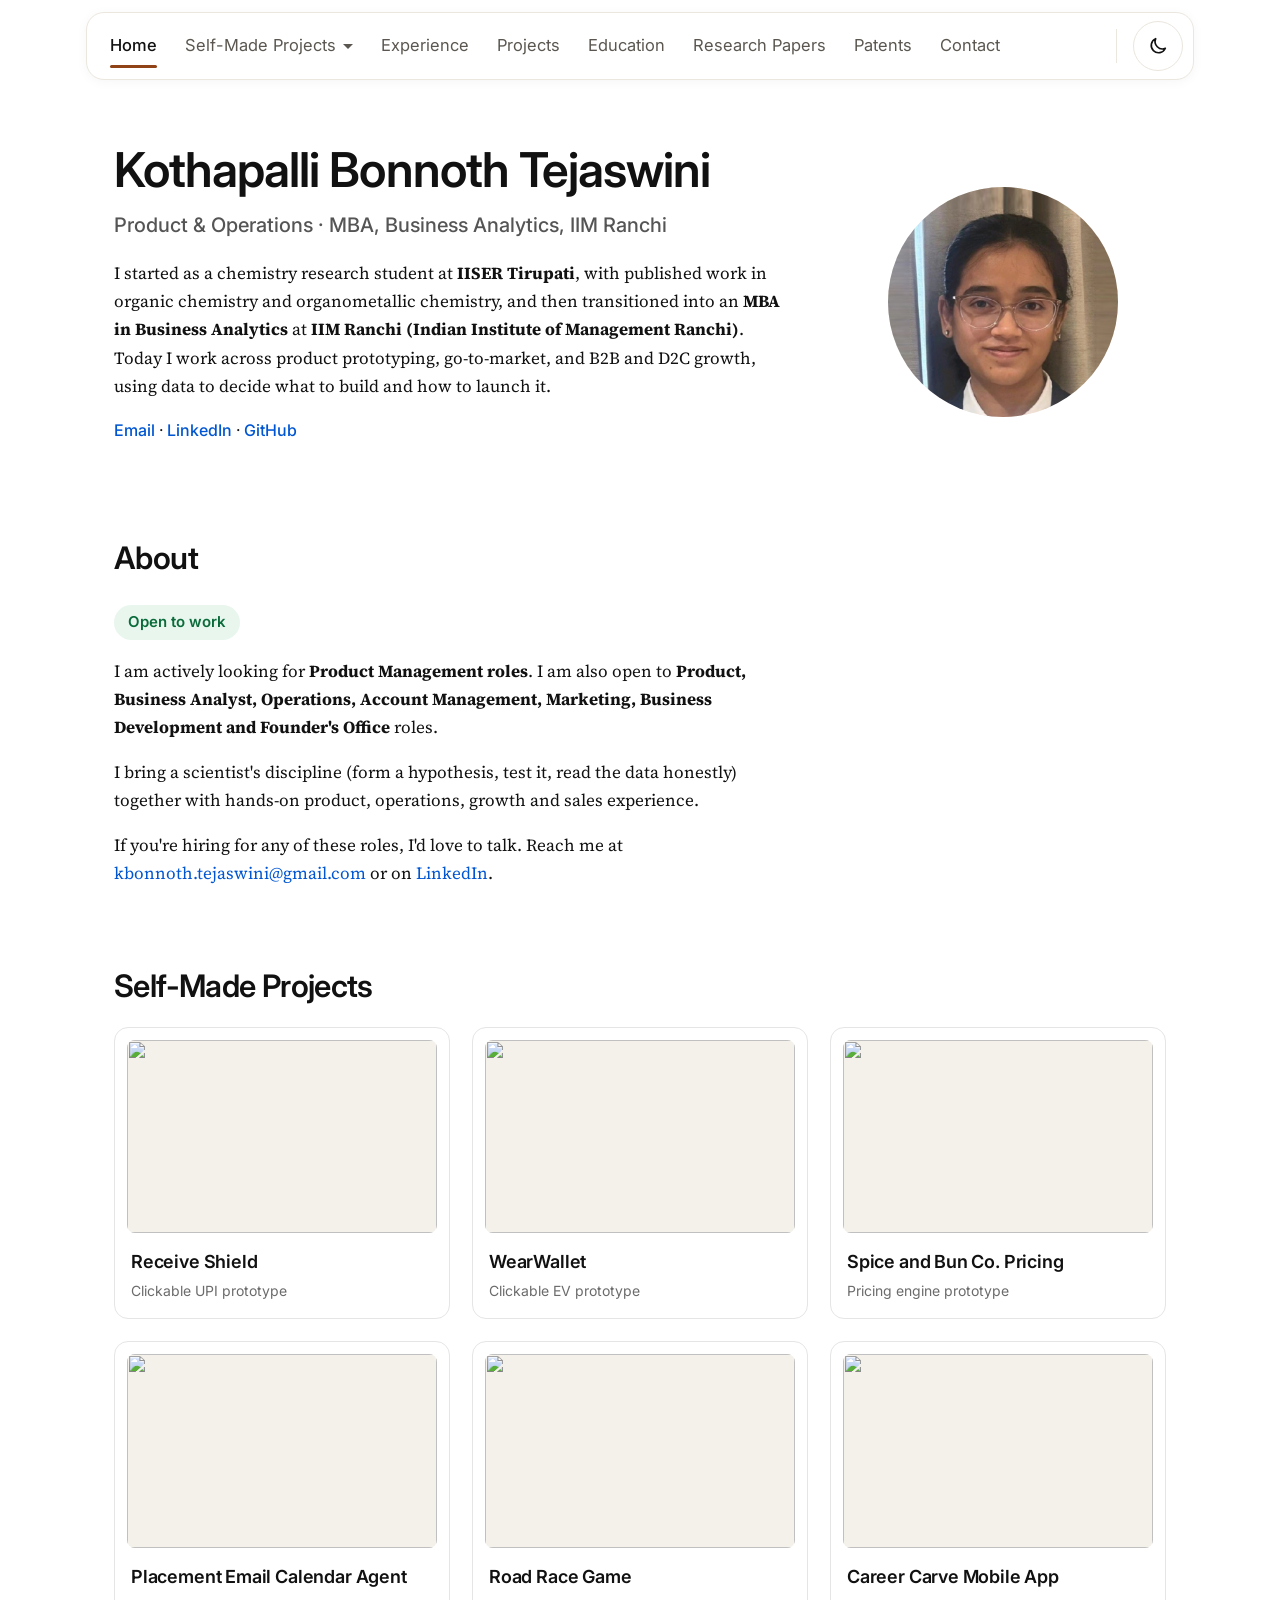
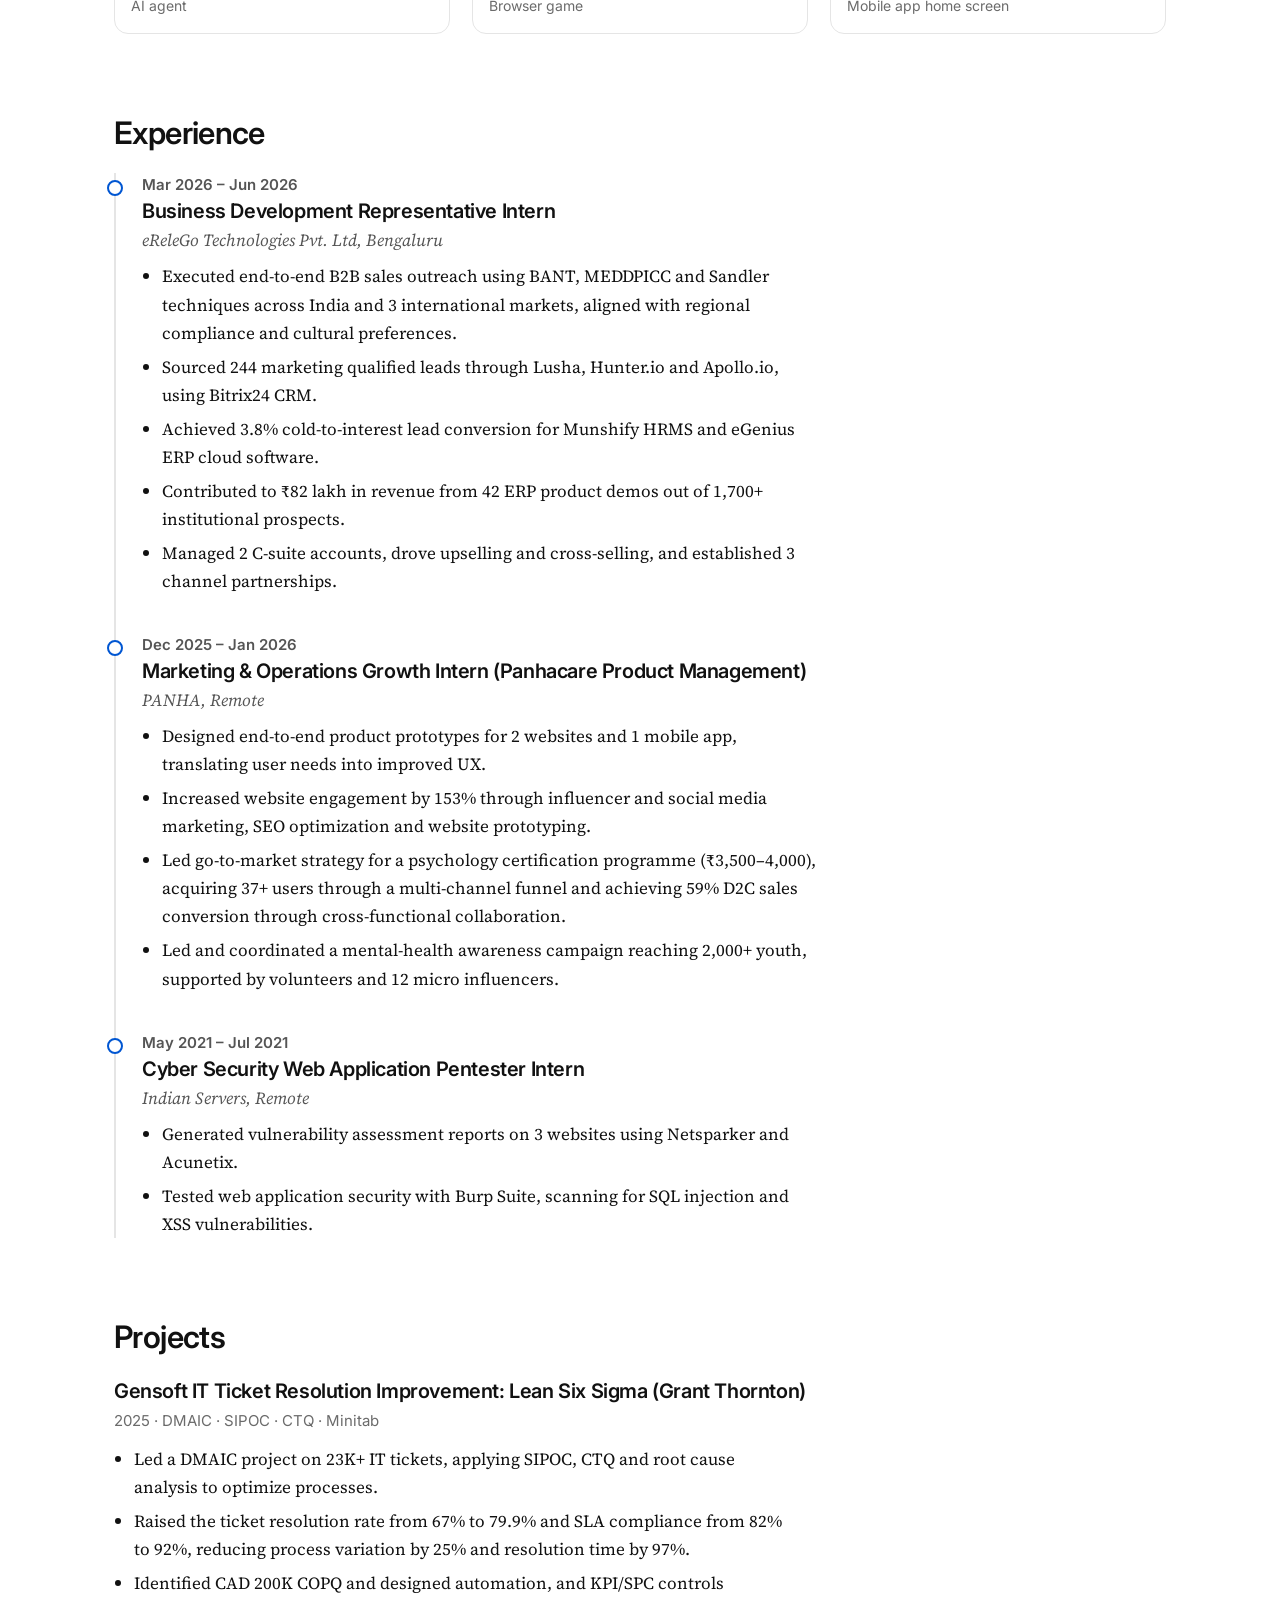
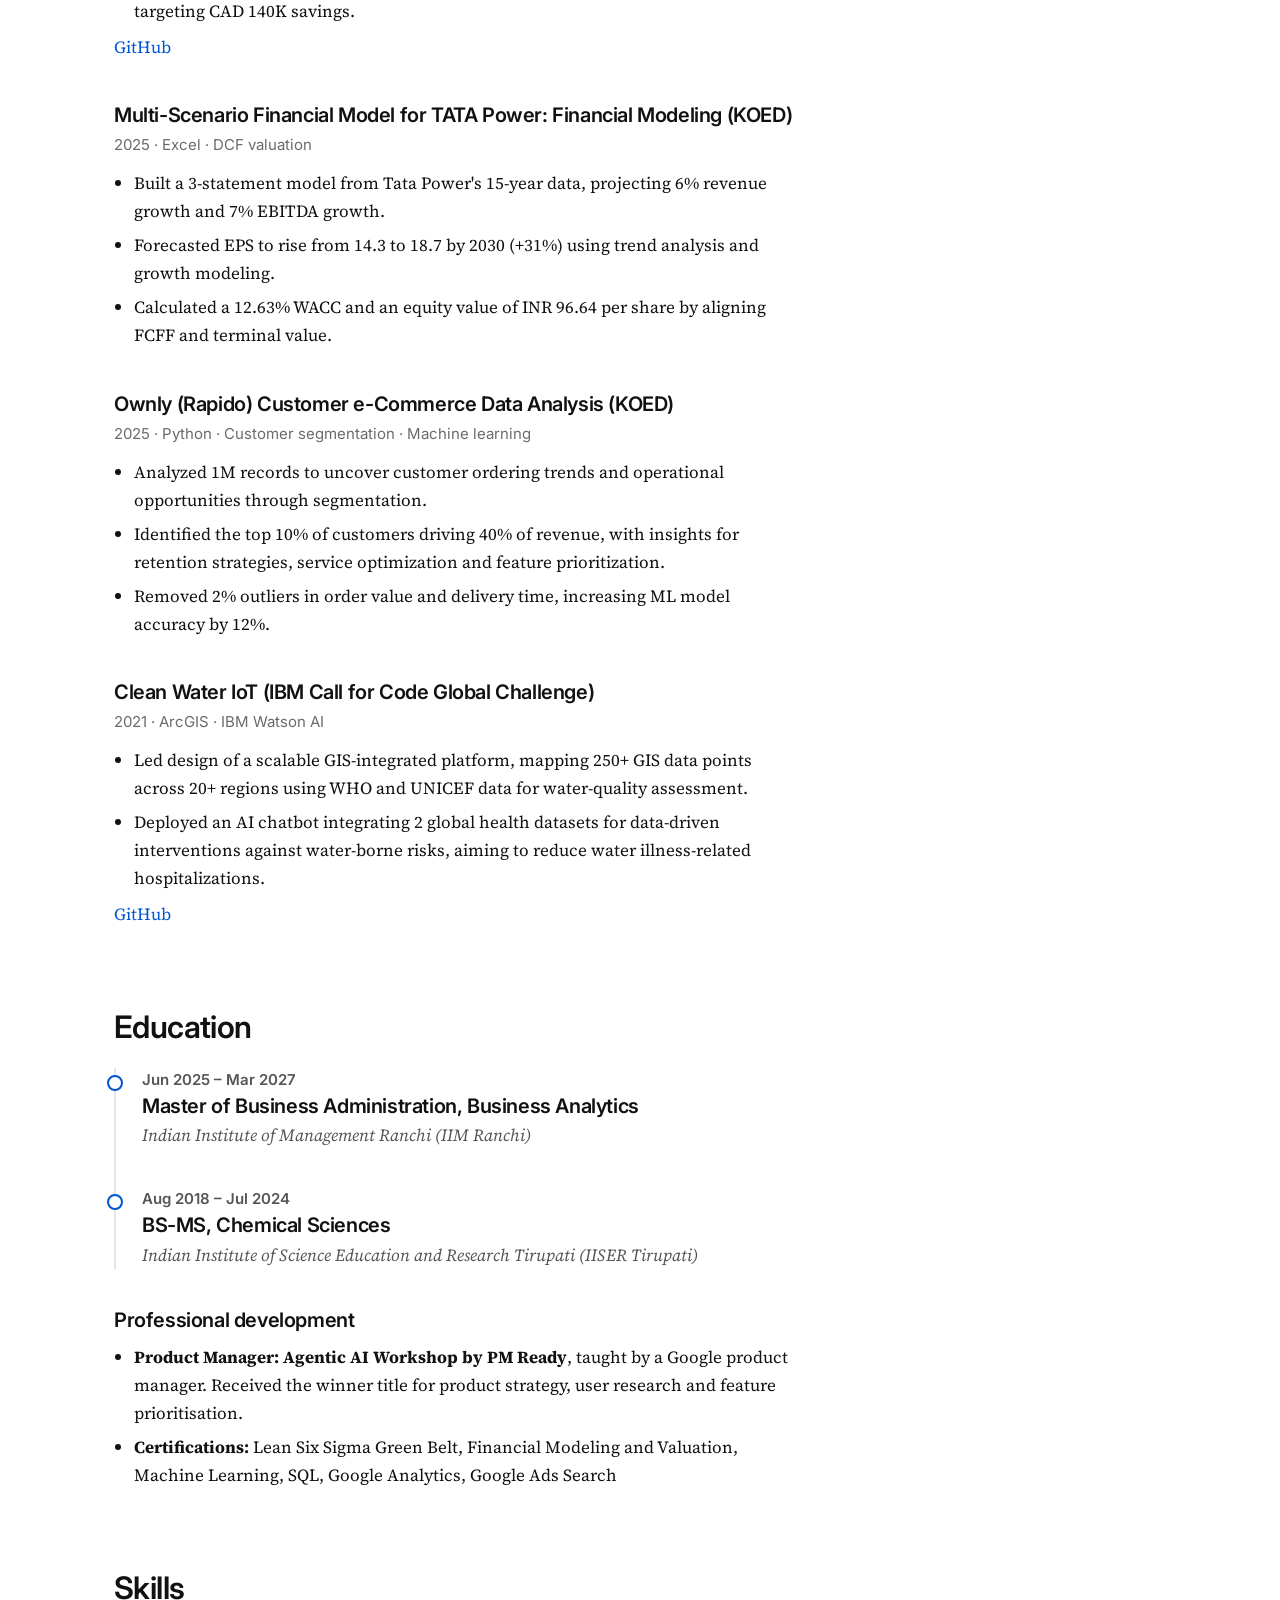
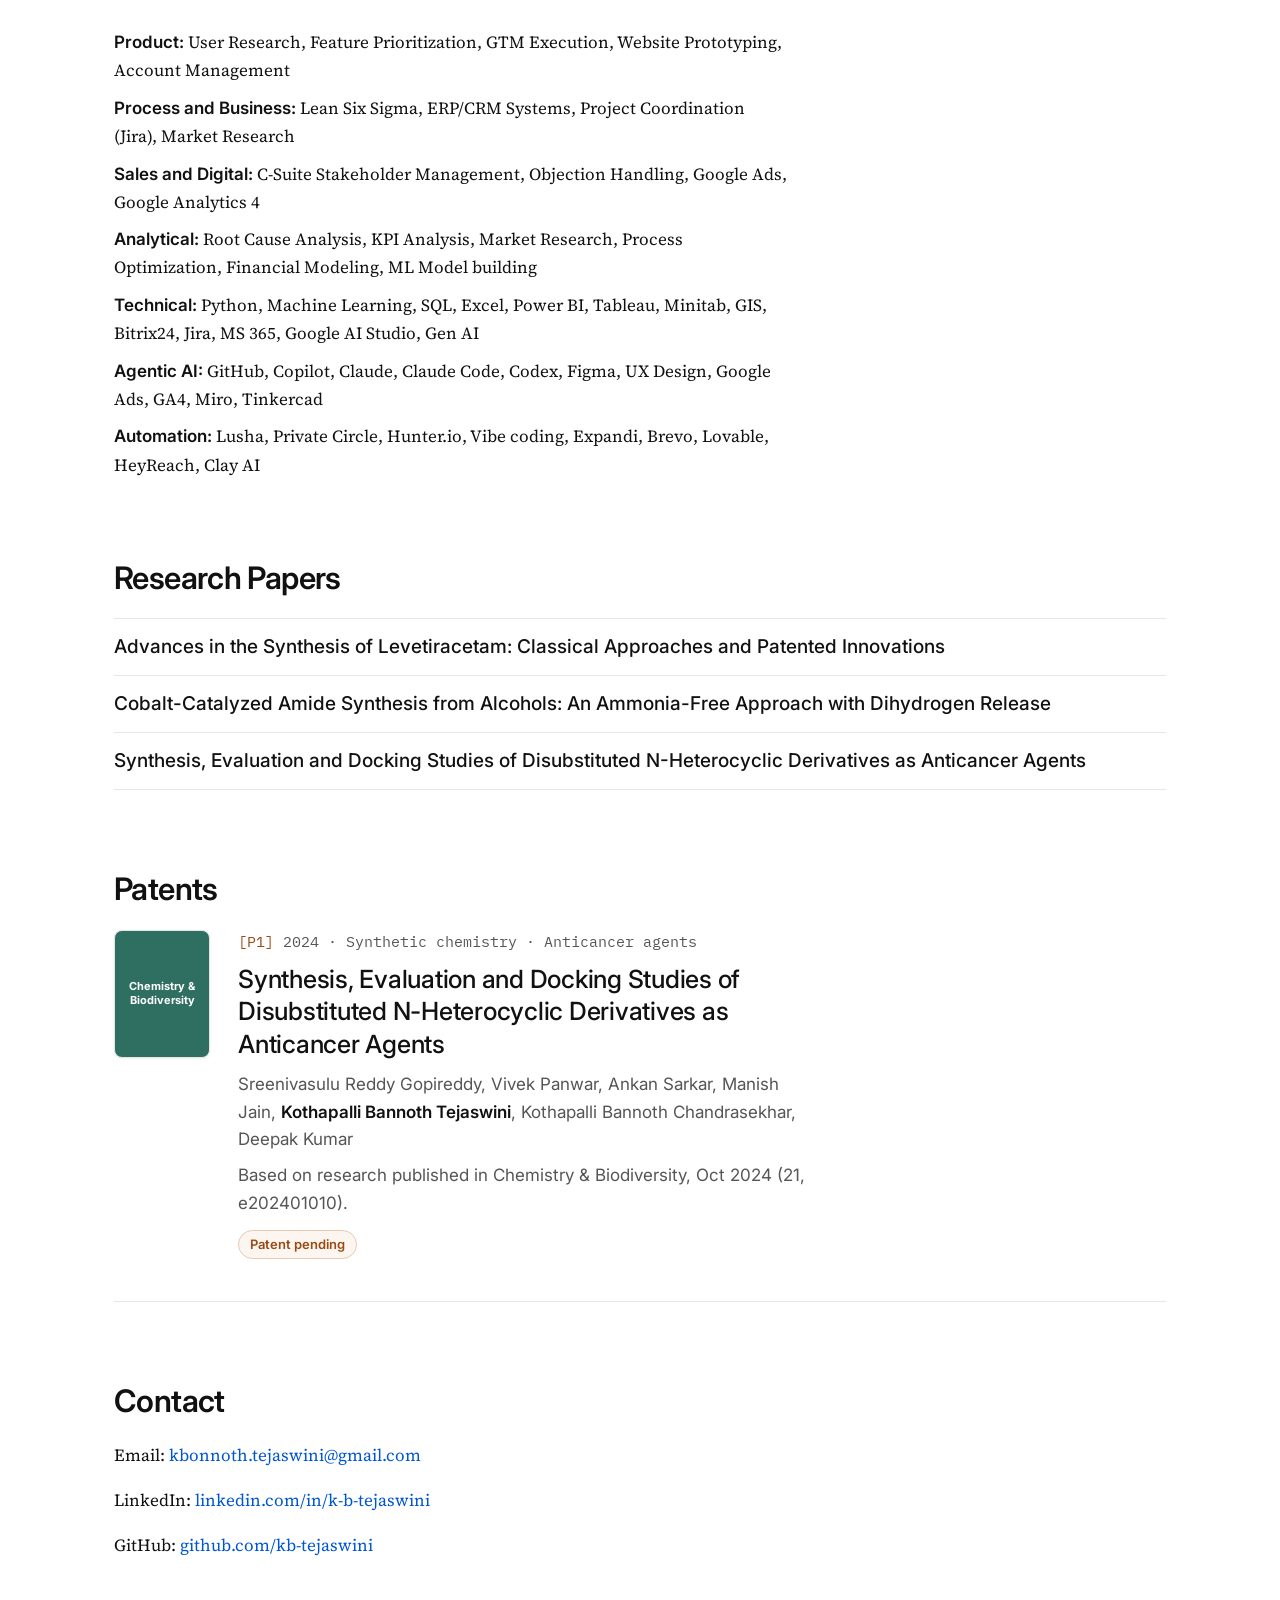
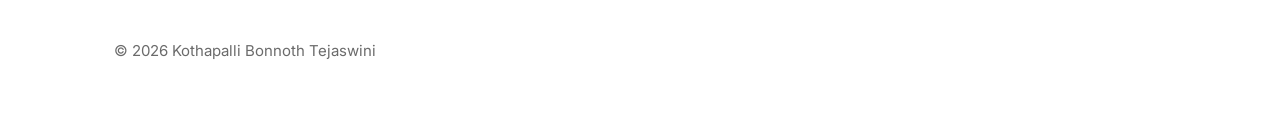
==== index.html @ f525383f "Add files via upload" ====
<!DOCTYPE html>
<html lang="en">
<head>
<meta charset="UTF-8">
<meta name="viewport" content="width=device-width, initial-scale=1">
<title>Kothapalli Bonnoth Tejaswini | Product Management</title>
<meta name="description" content="Kothapalli Bonnoth Tejaswini: MBA in Business Analytics at IIM Ranchi, chemist with published research, looking for product management roles.">
<link rel="preconnect" href="https://fonts.googleapis.com">
<link rel="preconnect" href="https://fonts.gstatic.com" crossorigin>
<link href="https://fonts.googleapis.com/css2?family=Inter:wght@400;500;600;700&family=Source+Serif+4:opsz,wght@8..60,400;8..60,500;8..60,600&family=IBM+Plex+Mono:wght@400&display=swap" rel="stylesheet">
<link rel="stylesheet" href="style.css">
<script>try{if(localStorage.getItem("theme")==="dark")document.documentElement.dataset.theme="dark"}catch(e){}</script>
</head>
<body>

<header class="topbar">
  <nav class="bar" aria-label="Main">
    <div class="navlinks">
      <a href="#home" data-sec="home" aria-current="page">Home</a>
      <details class="drop" id="drop">
        <summary>Self-Made Projects</summary>
        <div class="menu" id="menu"></div>
      </details>
      <a href="#experience" data-sec="experience">Experience</a>
      <a href="#projects" data-sec="projects">Projects</a>
      <a href="#education" data-sec="education">Education</a>
      <a href="research.html" data-sec="research">Research Papers</a>
      <a href="#patents" data-sec="patents">Patents</a>
      <a href="#contact" data-sec="contact">Contact</a>
    </div>
    <span class="sep" aria-hidden="true"></span>
    <button class="theme" id="theme" type="button" aria-label="Switch to dark mode"><svg class="moon" viewBox="0 0 24 24" fill="none" stroke="currentColor" stroke-width="1.8" stroke-linecap="round" stroke-linejoin="round"><path d="M20 14.5A8 8 0 0 1 9.5 4a8 8 0 1 0 10.5 10.5Z"/></svg><svg class="sun" viewBox="0 0 24 24" fill="none" stroke="currentColor" stroke-width="1.8" stroke-linecap="round"><circle cx="12" cy="12" r="4"/><path d="M12 2v2M12 20v2M4.9 4.9l1.4 1.4M17.7 17.7l1.4 1.4M2 12h2M20 12h2M4.9 19.1l1.4-1.4M17.7 6.3l1.4-1.4"/></svg></button>
  </nav>
</header>

<div class="container">

<div class="hero" id="home">
  <div>
    <h1>Kothapalli Bonnoth Tejaswini</h1>
    <p class="role">Product &amp; Operations · MBA, Business Analytics, IIM Ranchi</p>
    <p class="lede">I started as a chemistry research student at <b>IISER Tirupati</b>, with published work in organic chemistry and organometallic chemistry, and then transitioned into an <b>MBA in Business Analytics</b> at <b>IIM Ranchi (Indian Institute of Management Ranchi)</b>. Today I work across product prototyping, go-to-market, and B2B and D2C growth, using data to decide what to build and how to launch it.</p>
    <p class="links">
      <a href="mailto:kbonnoth.tejaswini@gmail.com">Email</a> ·
      <a href="https://www.linkedin.com/in/k-b-tejaswini" target="_blank" rel="noopener">LinkedIn</a> ·
      <a href="https://github.com/kb-tejaswini" target="_blank" rel="noopener">GitHub</a>
    </p>
  </div>
  <div class="photo">
    <span aria-hidden="true">KBT</span>
    <img src="profile.jpg" alt="Kothapalli Bonnoth Tejaswini" onerror="this.remove()">
  </div>
</div>

<div class="section" id="about">
  <h2>About</h2>
  <p><span class="open">Open to work</span></p>
  <p>I am actively looking for <b>Product Management roles</b>. I am also open to <b>Product, Business Analyst, Operations, Account Management, Marketing, Business Development and Founder's Office</b> roles.</p>
  <p>I bring a scientist's discipline (form a hypothesis, test it, read the data honestly) together with hands-on product, operations, growth and sales experience.</p>
  <p>If you're hiring for any of these roles, I'd love to talk. Reach me at <a href="mailto:kbonnoth.tejaswini@gmail.com">kbonnoth.tejaswini@gmail.com</a> or on <a href="https://www.linkedin.com/in/k-b-tejaswini" target="_blank" rel="noopener">LinkedIn</a>.</p>
</div>

<div class="section" id="selfmade">
  <h2>Self-Made Projects</h2>
  <div class="cards">
    <a class="card" href="projects.html#receive-shield">
      <span class="thumb"><img src="img/proj-receive.jpg" alt="" loading="lazy"></span>
      <span class="cname">Receive Shield</span>
      <span class="ckind">Clickable UPI prototype</span>
    </a>
    <a class="card" href="projects.html#wearwallet">
      <span class="thumb"><img src="img/proj-wear.jpg" alt="" loading="lazy"></span>
      <span class="cname">WearWallet</span>
      <span class="ckind">Clickable EV prototype</span>
    </a>
    <a class="card" href="projects.html#spice-and-bun">
      <span class="thumb"><img src="img/proj-spice.jpg" alt="" loading="lazy"></span>
      <span class="cname">Spice and Bun Co. Pricing</span>
      <span class="ckind">Pricing engine prototype</span>
    </a>
    <a class="card" href="projects.html#placement-agent">
      <span class="thumb"><img src="img/proj-placement.svg" alt="" loading="lazy"></span>
      <span class="cname">Placement Email Calendar Agent</span>
      <span class="ckind">AI agent</span>
    </a>
    <a class="card" href="projects.html#road-race">
      <span class="thumb"><img src="img/proj-road.jpg" alt="" loading="lazy"></span>
      <span class="cname">Road Race Game</span>
      <span class="ckind">Browser game</span>
    </a>
    <a class="card" href="projects.html#career-carve">
      <span class="thumb tall"><img src="img/proj-career.jpg" alt="" loading="lazy"></span>
      <span class="cname">Career Carve Mobile App</span>
      <span class="ckind">Mobile app home screen</span>
    </a>
  </div>
</div>

<div class="section" id="experience">
  <h2>Experience</h2>
  <div class="timeline">
    <div class="event">
      <div class="when">Mar 2026 – Jun 2026</div>
      <h3>Business Development Representative Intern</h3>
      <p class="org">eReleGo Technologies Pvt. Ltd, Bengaluru</p>
      <ul>
        <li>Executed end-to-end B2B sales outreach using BANT, MEDDPICC and Sandler techniques across India and 3 international markets, aligned with regional compliance and cultural preferences.</li>
        <li>Sourced 244 marketing qualified leads through Lusha, Hunter.io and Apollo.io, using Bitrix24 CRM.</li>
        <li>Achieved 3.8% cold-to-interest lead conversion for Munshify HRMS and eGenius ERP cloud software.</li>
        <li>Contributed to ₹82 lakh in revenue from 42 ERP product demos out of 1,700+ institutional prospects.</li>
        <li>Managed 2 C-suite accounts, drove upselling and cross-selling, and established 3 channel partnerships.</li>
      </ul>
    </div>
    <div class="event">
      <div class="when">Dec 2025 – Jan 2026</div>
      <h3>Marketing &amp; Operations Growth Intern (Panhacare Product Management)</h3>
      <p class="org">PANHA, Remote</p>
      <ul>
        <li>Designed end-to-end product prototypes for 2 websites and 1 mobile app, translating user needs into improved UX.</li>
        <li>Increased website engagement by 153% through influencer and social media marketing, SEO optimization and website prototyping.</li>
        <li>Led go-to-market strategy for a psychology certification programme (₹3,500–4,000), acquiring 37+ users through a multi-channel funnel and achieving 59% D2C sales conversion through cross-functional collaboration.</li>
        <li>Led and coordinated a mental-health awareness campaign reaching 2,000+ youth, supported by volunteers and 12 micro influencers.</li>
      </ul>
    </div>
    <div class="event">
      <div class="when">May 2021 – Jul 2021</div>
      <h3>Cyber Security Web Application Pentester Intern</h3>
      <p class="org">Indian Servers, Remote</p>
      <ul>
        <li>Generated vulnerability assessment reports on 3 websites using Netsparker and Acunetix.</li>
        <li>Tested web application security with Burp Suite, scanning for SQL injection and XSS vulnerabilities.</li>
      </ul>
    </div>
  </div>
</div>

<div class="section" id="projects">
  <h2>Projects</h2>
  <div class="project">
    <h3>Gensoft IT Ticket Resolution Improvement: Lean Six Sigma (Grant Thornton)</h3>
    <div class="tags">2025 · DMAIC · SIPOC · CTQ · Minitab</div>
    <ul>
      <li>Led a DMAIC project on 23K+ IT tickets, applying SIPOC, CTQ and root cause analysis to optimize processes.</li>
      <li>Raised the ticket resolution rate from 67% to 79.9% and SLA compliance from 82% to 92%, reducing process variation by 25% and resolution time by 97%.</li>
      <li>Identified CAD 200K COPQ and designed automation, and KPI/SPC controls targeting CAD 140K savings.</li>
    </ul>
    <p class="meta" style="margin-top:.5rem"><a href="https://github.com/kb-tejaswini/Lean-Six-Sigma---Ticket-Resolution" target="_blank" rel="noopener">GitHub</a></p>
  </div>
  <div class="project">
    <h3>Multi-Scenario Financial Model for TATA Power: Financial Modeling (KOED)</h3>
    <div class="tags">2025 · Excel · DCF valuation</div>
    <ul>
      <li>Built a 3-statement model from Tata Power's 15-year data, projecting 6% revenue growth and 7% EBITDA growth.</li>
      <li>Forecasted EPS to rise from 14.3 to 18.7 by 2030 (+31%) using trend analysis and growth modeling.</li>
      <li>Calculated a 12.63% WACC and an equity value of INR 96.64 per share by aligning FCFF and terminal value.</li>
    </ul>
  </div>
  <div class="project">
    <h3>Ownly (Rapido) Customer e-Commerce Data Analysis (KOED)</h3>
    <div class="tags">2025 · Python · Customer segmentation · Machine learning</div>
    <ul>
      <li>Analyzed 1M records to uncover customer ordering trends and operational opportunities through segmentation.</li>
      <li>Identified the top 10% of customers driving 40% of revenue, with insights for retention strategies, service optimization and feature prioritization.</li>
      <li>Removed 2% outliers in order value and delivery time, increasing ML model accuracy by 12%.</li>
    </ul>
  </div>
  <div class="project">
    <h3>Clean Water IoT (IBM Call for Code Global Challenge)</h3>
    <div class="tags">2021 · ArcGIS · IBM Watson AI</div>
    <ul>
      <li>Led design of a scalable GIS-integrated platform, mapping 250+ GIS data points across 20+ regions using WHO and UNICEF data for water-quality assessment.</li>
      <li>Deployed an AI chatbot integrating 2 global health datasets for data-driven interventions against water-borne risks, aiming to reduce water illness-related hospitalizations.</li>
    </ul>
    <p class="meta" style="margin-top:.5rem"><a href="https://github.com/kb-tejaswini/CleanWaterIOT" target="_blank" rel="noopener">GitHub</a></p>
  </div>
</div>

<div class="section" id="education">
  <h2>Education</h2>
  <div class="timeline">
    <div class="event">
      <div class="when">Jun 2025 – Mar 2027</div>
      <h3>Master of Business Administration, Business Analytics</h3>
      <p class="org">Indian Institute of Management Ranchi (IIM Ranchi)</p>
    </div>
    <div class="event">
      <div class="when">Aug 2018 – Jul 2024</div>
      <h3>BS-MS, Chemical Sciences</h3>
      <p class="org">Indian Institute of Science Education and Research Tirupati (IISER Tirupati)</p>
    </div>
  </div>
  <h3 style="margin-top:1rem">Professional development</h3>
  <ul style="margin-top:.6rem">
    <li><b>Product Manager: Agentic AI Workshop by PM Ready</b>, taught by a Google product manager. Received the winner title for product strategy, user research and feature prioritisation.</li>
    <li><b>Certifications:</b> Lean Six Sigma Green Belt, Financial Modeling and Valuation, Machine Learning, SQL, Google Analytics, Google Ads Search</li>
  </ul>
</div>

<div class="section skills" id="skills">
  <h2>Skills</h2>
  <p><b>Product:</b> User Research, Feature Prioritization, GTM Execution, Website Prototyping, Account Management</p>
  <p><b>Process and Business:</b> Lean Six Sigma, ERP/CRM Systems, Project Coordination (Jira), Market Research</p>
  <p><b>Sales and Digital:</b> C-Suite Stakeholder Management, Objection Handling, Google Ads, Google Analytics 4</p>
  <p><b>Analytical:</b> Root Cause Analysis, KPI Analysis, Market Research, Process Optimization, Financial Modeling, ML Model building</p>
  <p><b>Technical:</b> Python, Machine Learning, SQL, Excel, Power BI, Tableau, Minitab, GIS, Bitrix24, Jira, MS 365, Google AI Studio, Gen AI</p>
  <p><b>Agentic AI:</b> GitHub, Copilot, Claude, Claude Code, Codex, Figma, UX Design, Google Ads, GA4, Miro, Tinkercad</p>
  <p><b>Automation:</b> Lusha, Private Circle, Hunter.io, Vibe coding, Expandi, Brevo, Lovable, HeyReach, Clay AI</p>
</div>

<div class="section" id="research">
  <h2>Research Papers</h2>
  <ul class="names">
    <li><a href="research.html#p3">Advances in the Synthesis of Levetiracetam: Classical Approaches and Patented Innovations</a></li>
    <li><a href="research.html#p2">Cobalt-Catalyzed Amide Synthesis from Alcohols: An Ammonia-Free Approach with Dihydrogen Release</a></li>
    <li><a href="research.html#p1">Synthesis, Evaluation and Docking Studies of Disubstituted N-Heterocyclic Derivatives as Anticancer Agents</a></li>
  </ul>
</div>

<div class="section" id="patents">
  <h2>Patents</h2>
  <article class="pub">
    <div class="cover text" aria-label="Chemistry & Biodiversity">Chemistry &amp; Biodiversity</div>
    <div>
      <p class="pmeta"><span class="n">[P1]</span> 2024 · Synthetic chemistry · Anticancer agents</p>
      <h3 class="ptitle"><a href="https://doi.org/10.1002/cbdv.202401010" target="_blank" rel="noopener">Synthesis, Evaluation and Docking Studies of Disubstituted N-Heterocyclic Derivatives as Anticancer Agents</a></h3>
      <p class="authors">Sreenivasulu Reddy Gopireddy, Vivek Panwar, Ankan Sarkar, Manish Jain, <b>Kothapalli Bannoth Tejaswini</b>, Kothapalli Bannoth Chandrasekhar, Deepak Kumar</p>
      <p class="authors" style="margin-top:.6rem">Based on research published in Chemistry &amp; Biodiversity, Oct 2024 (21, e202401010).</p>
      <span class="badge">Patent pending</span>
    </div>
  </article>
</div>

<div class="section" id="contact">
  <h2>Contact</h2>
  <p>Email: <a href="mailto:kbonnoth.tejaswini@gmail.com">kbonnoth.tejaswini@gmail.com</a></p>
  <p>LinkedIn: <a href="https://www.linkedin.com/in/k-b-tejaswini" target="_blank" rel="noopener">linkedin.com/in/k-b-tejaswini</a></p>
  <p>GitHub: <a href="https://github.com/kb-tejaswini" target="_blank" rel="noopener">github.com/kb-tejaswini</a></p>
</div>

<footer>© 2026 Kothapalli Bonnoth Tejaswini</footer>
</div>

<script src="site.js"></script>
</body>
</html>
---- style.css ----
:root{color-scheme:light;--bg:#fff;--card:#fff;--ink:#111;--muted:#555;--soft:#6b6b6b;--line:#e5e5e5;--link:#0056d2;--num:#9a4a12;
--nav:#fff;--navline:#ebe6de;--navink:#5b5750;--hover:#f4f0ea;--accent:#8f4316;--badgebg:#fdf6f0;--badgeline:#e6c9b4}
:root[data-theme=dark]{color-scheme:dark;--bg:#151413;--card:#1d1c1a;--ink:#edebe7;--muted:#b6b2ab;--soft:#9d9991;--line:#302e2b;--link:#86b4ff;--num:#e3a878;
--nav:#1d1c1a;--navline:#35322e;--navink:#bdb8b0;--hover:#2a2825;--accent:#e3a878;--badgebg:#2a211b;--badgeline:#5a4232}
*{box-sizing:border-box;min-width:0}
html{scroll-behavior:smooth;scroll-padding-top:110px}
body{margin:0;background:var(--bg);color:var(--ink);font-family:"Source Serif 4",Georgia,serif;font-size:17px;line-height:1.65}
a{color:var(--link);text-decoration:none}
a:hover{text-decoration:underline}
a:focus-visible,summary:focus-visible{outline:2px solid var(--link);outline-offset:3px;border-radius:3px}
h1,h2,h3{font-family:Inter,system-ui,sans-serif;font-weight:600;letter-spacing:-.02em;margin:0}
h1{font-size:clamp(34px,5.5vw,48px);line-height:1.1;margin-bottom:.25em}
h2{font-size:clamp(26px,3.4vw,31px);line-height:1.2;margin-bottom:1.4rem}
h3{font-size:20px;line-height:1.3}
p{margin:0 0 1em;max-width:75ch}
ul{max-width:75ch}

/* nav */
.drop{position:relative}
.drop summary{list-style:none}
.drop summary::-webkit-details-marker{display:none}
.drop summary::after{content:"";display:inline-block;margin-left:7px;border:5px solid transparent;border-top-color:currentColor;border-bottom:0;vertical-align:2px}
.drop[open] summary::after{transform:rotate(180deg)}
.menu{position:absolute;top:100%;left:0;min-width:270px;background:var(--card);border:1px solid var(--navline);border-radius:12px;padding:6px;box-shadow:0 12px 32px rgb(0 0 0/.12);top:calc(100% + 8px)}
.menu a{display:block;padding:9px 12px;border-radius:6px;color:var(--ink);white-space:nowrap}
.menu a:hover,.menu a:focus-visible{background:var(--hover);color:var(--link);text-decoration:none;outline:none}

/* layout */
.container{max-width:1100px;margin:0 auto;padding:64px 24px 40px}
.section{margin-top:5rem}
.hero{display:grid;grid-template-columns:minmax(0,1.35fr) minmax(0,.65fr);gap:48px;align-items:center}
.hero .role{font-family:Inter,sans-serif;font-size:20px;font-weight:500;color:var(--muted);margin:0 0 1.1rem}
.hero .links{font-family:Inter,sans-serif;font-size:16px}
.hero .links a{font-weight:500}
.photo{width:230px;height:230px;border-radius:50%;justify-self:center;position:relative;overflow:hidden;background:var(--hover);display:grid;place-items:center}
.photo span{font-family:Inter,sans-serif;font-size:64px;font-weight:600;color:#9aa8c7}
.photo img{position:absolute;inset:0;width:100%;height:100%;object-fit:cover}
.open{display:inline-block;margin-top:.4rem;font-family:Inter,sans-serif;font-size:15px;font-weight:600;color:#0b6b3a;background:#e8f6ee;border-radius:999px;padding:5px 14px}

/* publications */
.year{display:flex;align-items:baseline;gap:14px;margin:3rem 0 1.6rem}
.year:first-of-type{margin-top:.5rem}
.year b{font-family:"Source Serif 4",serif;font-weight:500;font-size:clamp(44px,6vw,62px);line-height:1;letter-spacing:-.01em;font-variant-numeric:oldstyle-nums}
.year span{font-family:Inter,sans-serif;font-weight:600;font-size:22px;color:var(--soft)}
.pub{display:grid;grid-template-columns:96px minmax(0,1fr) minmax(0,330px);gap:28px;align-items:start;padding-bottom:2.6rem;border-bottom:1px solid var(--line)}
.cover{width:96px;border-radius:8px;border:1px solid var(--line);padding:5px;background:var(--card);box-shadow:0 1px 3px rgb(0 0 0/.06)}
.cover img{display:block;width:100%;border-radius:3px}
.cover.text{aspect-ratio:3/4;display:grid;place-items:center;text-align:center;font-family:Inter,sans-serif;font-size:11px;font-weight:700;line-height:1.25;color:#fff;background:#2f6f62;padding:8px}
.pmeta{font-family:"IBM Plex Mono",ui-monospace,monospace;font-size:15px;color:var(--muted);margin:0 0 .5rem}
.pmeta .n{color:var(--num)}
.ptitle{font-family:Inter,sans-serif;font-size:clamp(20px,2.2vw,25px);font-weight:500;line-height:1.3;letter-spacing:-.01em;margin:0 0 .7rem}
.ptitle a{color:var(--ink)}
.ptitle a:hover{color:var(--link)}
.authors{font-family:Inter,sans-serif;font-size:17px;color:var(--muted);line-height:1.6;margin:0}
.authors b{color:var(--ink);font-weight:600}
.badge{display:inline-block;margin-top:.8rem;font-family:Inter,sans-serif;font-size:13px;font-weight:600;color:var(--num);border:1px solid var(--badgeline);background:var(--badgebg);border-radius:999px;padding:3px 11px}
.toc{border:1px solid var(--line);border-radius:14px;padding:12px;background:var(--card);box-shadow:0 1px 4px rgb(0 0 0/.05)}
.toc img{display:block;width:100%;border-radius:6px}

/* experience timeline */
.timeline{border-left:2px solid var(--line);padding-left:26px}
.event{margin-bottom:2.4rem;position:relative}
.event::before{content:"";position:absolute;left:-35px;top:7px;width:12px;height:12px;border-radius:50%;background:var(--bg);border:2px solid var(--link)}
.event .when{font-family:Inter,sans-serif;font-size:15px;font-weight:600;color:var(--muted)}
.event .org{color:var(--muted);font-style:italic;margin:.15rem 0 .5rem}
ul{margin:0;padding-left:1.2em}
li{margin:0 0 .35em}

/* projects */
.project{margin-bottom:2.6rem}
.tags{font-family:Inter,sans-serif;color:var(--soft);font-size:15px;margin:.3rem 0 .7rem}
.meta{margin:0 0 .45rem}

/* skills */
.skills p{margin:0 0 .6rem}
.skills b{font-family:Inter,sans-serif;font-weight:600}

footer{margin:5rem 0 1rem;font-family:Inter,sans-serif;color:var(--soft);font-size:15px}

@media (max-width:900px){
  .pub{grid-template-columns:72px minmax(0,1fr);gap:18px}
  .cover{width:72px}
  .toc{grid-column:2;max-width:420px}
}
@media (max-width:640px){
  body{font-size:16px}
  .hero{grid-template-columns:minmax(0,1fr);gap:28px}
  .photo{order:-1;width:160px;height:160px;justify-self:start}
  .photo span{font-size:46px}
    .container{padding-top:40px}
  .drop{position:static}
  .menu{left:12px;right:12px;min-width:0}
  .menu a{white-space:normal}
  .pub{grid-template-columns:minmax(0,1fr)}
  .cover{width:64px}
  .cover.text{font-size:8.5px;padding:4px}
  .toc{grid-column:auto}
}
@media (prefers-reduced-motion:reduce){html{scroll-behavior:auto}}

/* research names list (home) */
.names{list-style:none;padding:0;margin:0;max-width:none}
.names li{padding:14px 0;border-top:1px solid var(--line);margin:0}
.names li:last-child{border-bottom:1px solid var(--line)}
.names a{font-family:Inter,sans-serif;font-size:19px;font-weight:500;color:var(--ink);line-height:1.4}
.names a:hover{color:var(--link)}
.back{font-family:Inter,sans-serif;font-size:15px;display:inline-block;margin-bottom:1.2rem}
.pub{scroll-margin-top:90px}
#research > h1{margin-bottom:2rem}

/* self-made projects page */
.intro{color:var(--muted);margin-bottom:2rem}
#selfmade > h1{margin-bottom:.6rem}
.sm{display:grid;grid-template-columns:minmax(0,1fr) minmax(0,420px);gap:36px;align-items:start;padding:2.4rem 0;border-top:1px solid var(--line);scroll-margin-top:90px}
.sm .meta{max-width:62ch}
.plinks{font-family:Inter,sans-serif;font-size:15px;font-weight:500;margin-top:.8rem}
.shot{display:block;border:1px solid var(--line);border-radius:14px;padding:10px;background:var(--card);box-shadow:0 1px 4px rgb(0 0 0/.05)}
.shot img{display:block;width:100%;border-radius:6px}
.shot.phone{max-width:240px;justify-self:center}
.shot.text{aspect-ratio:16/10;display:grid;place-items:center;text-align:center;background:var(--hover);font-family:Inter,sans-serif;font-size:15px;color:var(--muted);padding:24px}
.menu a.all{border-top:1px solid var(--line);margin-top:4px;color:var(--link);font-weight:500}
@media (max-width:900px){.sm{grid-template-columns:minmax(0,1fr);gap:20px}.shot{max-width:520px}.shot.phone{justify-self:start}}

/* top panel */
.topbar{position:sticky;top:12px;z-index:30;max-width:1140px;margin:12px auto 0;padding:0 16px}
.bar{display:flex;align-items:center;gap:6px;background:var(--nav);border:1px solid var(--navline);border-radius:18px;padding:8px 10px 8px 10px;box-shadow:0 2px 12px rgb(0 0 0/.04);font-family:Inter,system-ui,sans-serif}
.logo{flex:none;display:block;margin-right:14px;line-height:0}
.logo svg{width:44px;height:50px}
.navlinks{display:flex;align-items:center;gap:2px;flex:1 1 auto;min-width:0}
.navlinks>a,.drop summary{position:relative;display:inline-block;padding:11px 13px;color:var(--navink);font-size:16.5px;font-weight:400;text-decoration:none;white-space:nowrap;cursor:pointer}
.navlinks>a:hover,.drop summary:hover{color:var(--ink);text-decoration:none}
.navlinks>a[aria-current]{color:var(--ink);font-weight:500}
.navlinks>a[aria-current]::after{content:"";position:absolute;left:13px;right:13px;bottom:3px;height:3px;border-radius:3px;background:var(--accent)}
.sep{flex:none;width:1px;height:34px;background:var(--navline);margin:0 10px 0 6px}
.theme{flex:none;width:50px;height:50px;border-radius:50%;border:1px solid var(--navline);background:var(--card);color:var(--ink);display:grid;place-items:center;cursor:pointer;padding:0}
.theme:hover{background:var(--hover)}
.theme:focus-visible{outline:2px solid var(--link);outline-offset:3px}
.theme svg{width:22px;height:22px}
.theme .sun{display:none}
:root[data-theme=dark] .theme .sun{display:block}
:root[data-theme=dark] .theme .moon{display:none}
:root[data-theme=dark] .open{color:#8fdcb0;background:#16301f}
:root[data-theme=dark] .cover img,:root[data-theme=dark] .toc img,:root[data-theme=dark] .shot img{filter:brightness(.92)}
@media (max-width:1100px){
  .navlinks{overflow-x:auto;scrollbar-width:none}
  .navlinks::-webkit-scrollbar{display:none}
  .drop{position:static}
  .menu{position:fixed;top:86px;left:16px;right:16px;min-width:0}
  .menu a{white-space:normal}
}
@media (max-width:640px){
  .topbar{top:8px;margin-top:8px;padding:0 8px}
  .bar{padding:6px 6px 6px 10px;border-radius:16px}
  .logo{margin-right:4px}.logo svg{width:34px;height:40px}
  .navlinks>a,.drop summary{font-size:15px;padding:10px 9px}
  .navlinks>a[aria-current]::after{left:9px;right:9px}
  .sep{display:none}
  .theme{width:42px;height:42px}
  .menu{top:72px;left:8px;right:8px}
}
.drop summary.cur{color:var(--ink);font-weight:500}
.navlinks>*{flex:none}

/* self-made project blocks (home) */
.cards{display:grid;grid-template-columns:repeat(3,minmax(0,1fr));gap:22px}
.card{display:flex;flex-direction:column;border:1px solid var(--line);border-radius:14px;background:var(--card);padding:12px 12px 16px;color:var(--ink);text-decoration:none;transition:border-color .15s,box-shadow .15s}
.card:hover{text-decoration:none;border-color:#c9c3b8;box-shadow:0 6px 20px rgb(0 0 0/.07)}
.card:focus-visible{outline:2px solid var(--link);outline-offset:3px}
.thumb{display:block;aspect-ratio:16/10;border-radius:8px;overflow:hidden;background:var(--hover)}
.thumb img{display:block;width:100%;height:100%;object-fit:cover;object-position:top center}
.thumb.tall img{object-fit:cover;object-position:top center}
.thumb.blank{display:grid;place-items:center;text-align:center;padding:16px;font-family:Inter,sans-serif;font-size:14px;color:var(--muted)}
.cname{font-family:Inter,sans-serif;font-size:18px;font-weight:600;letter-spacing:-.01em;margin:14px 4px 2px}
.ckind{font-family:Inter,sans-serif;font-size:14px;color:var(--soft);margin:0 4px}
.card:hover .cname{color:var(--link)}
@media (max-width:900px){.cards{grid-template-columns:repeat(2,minmax(0,1fr))}}
@media (max-width:560px){.cards{grid-template-columns:minmax(0,1fr)}}
@media (prefers-reduced-motion:reduce){.card{transition:none}}
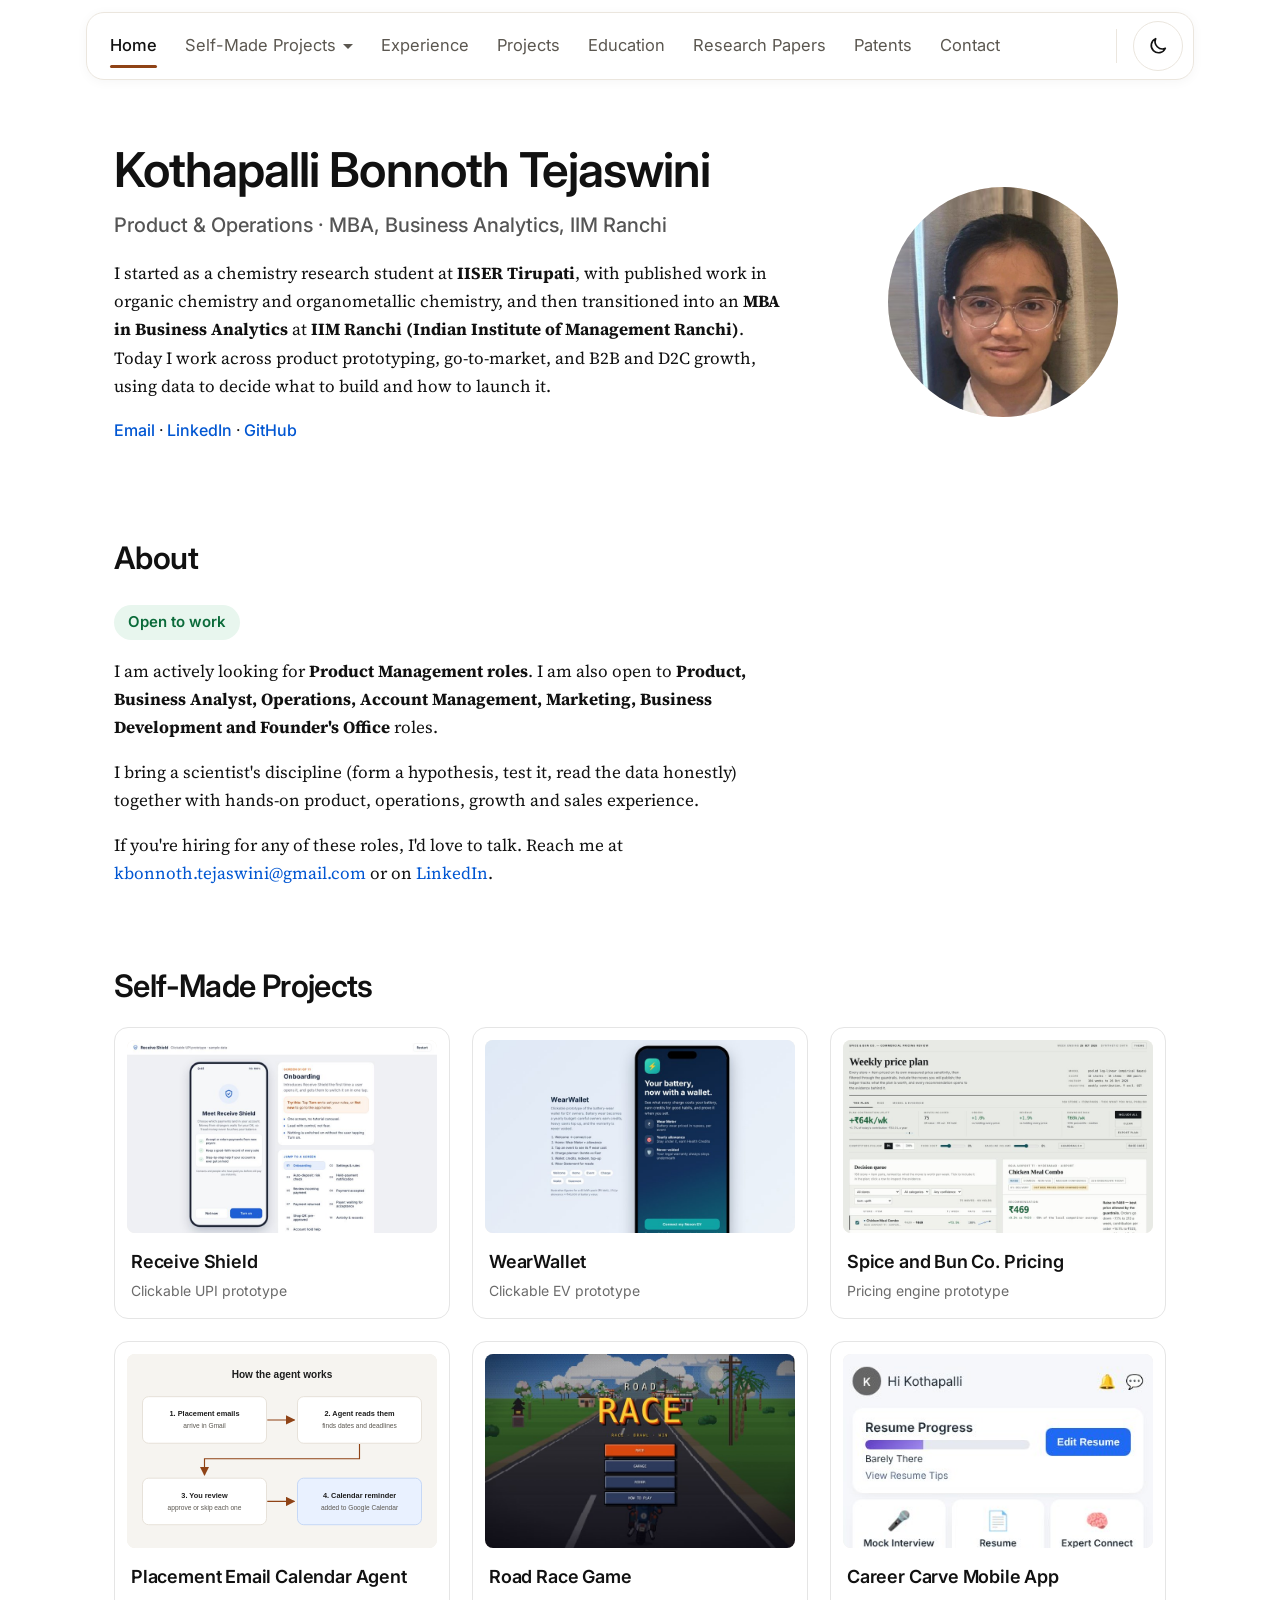
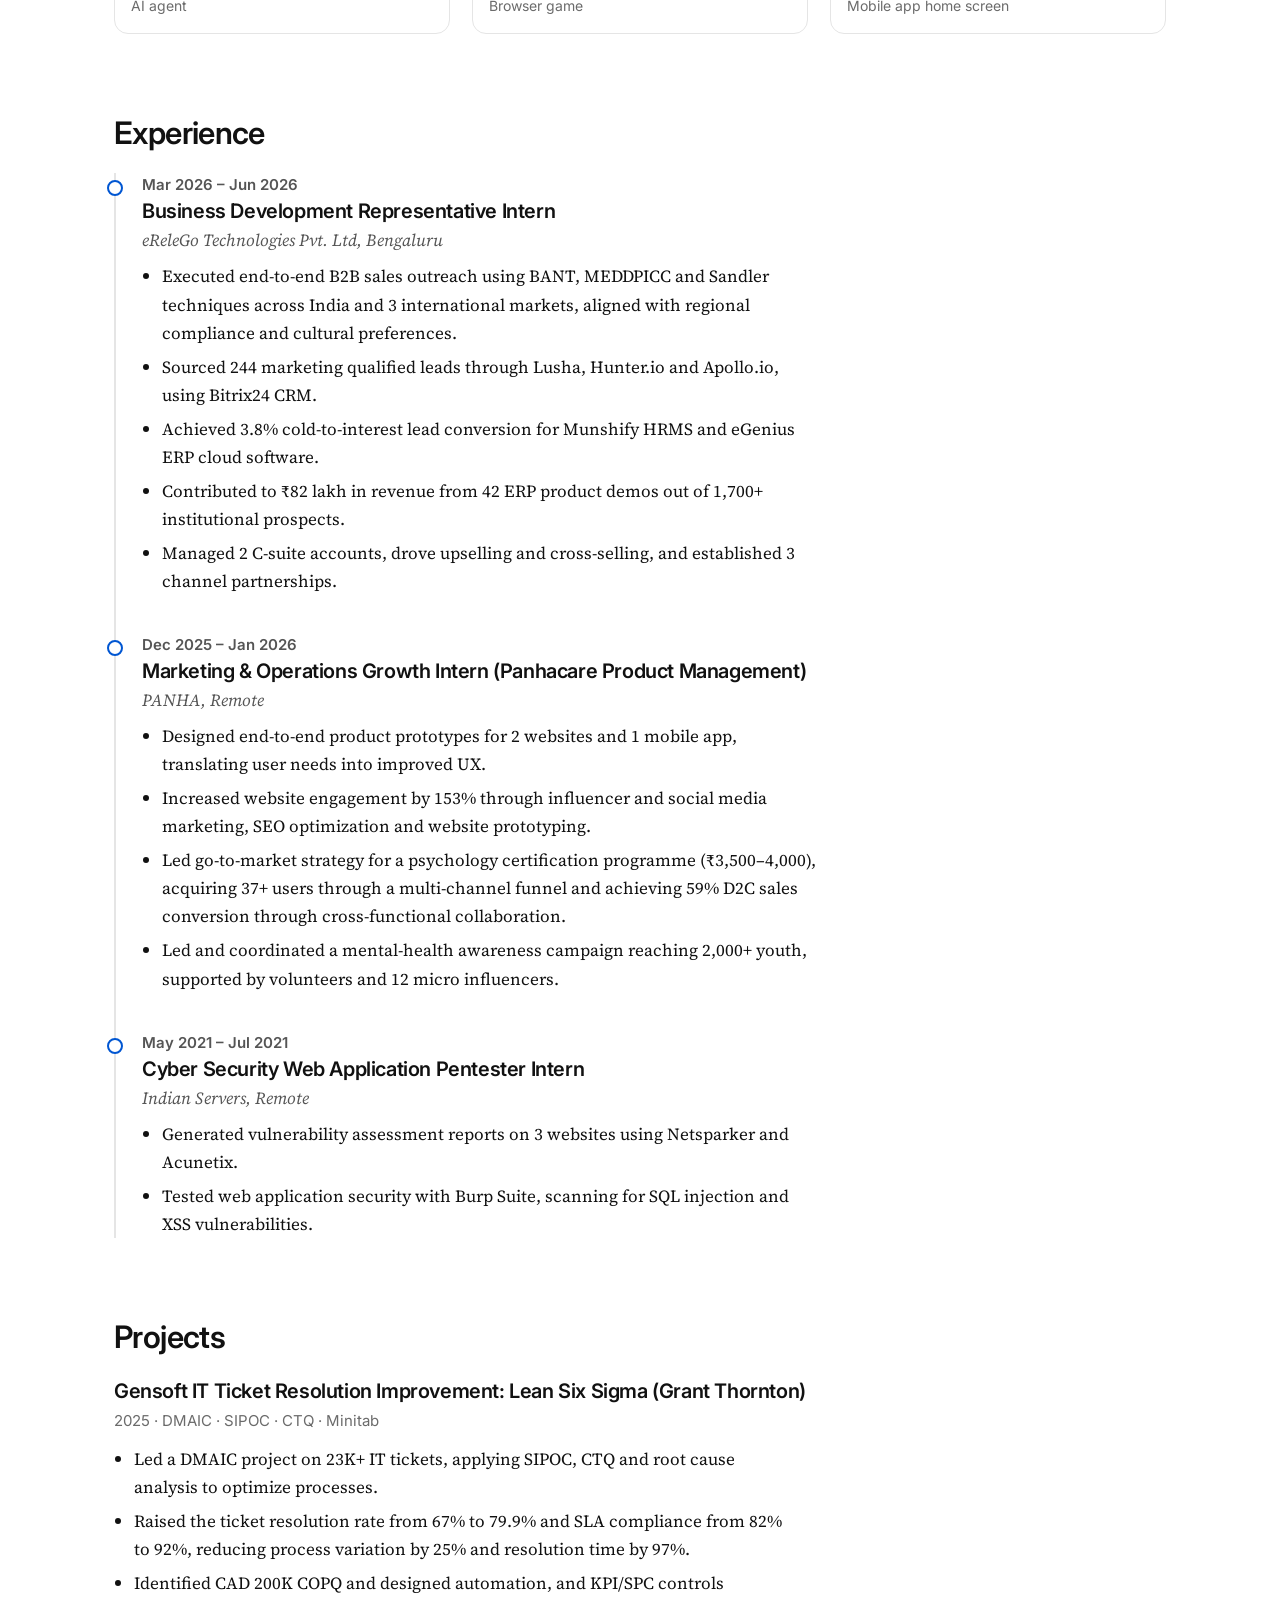
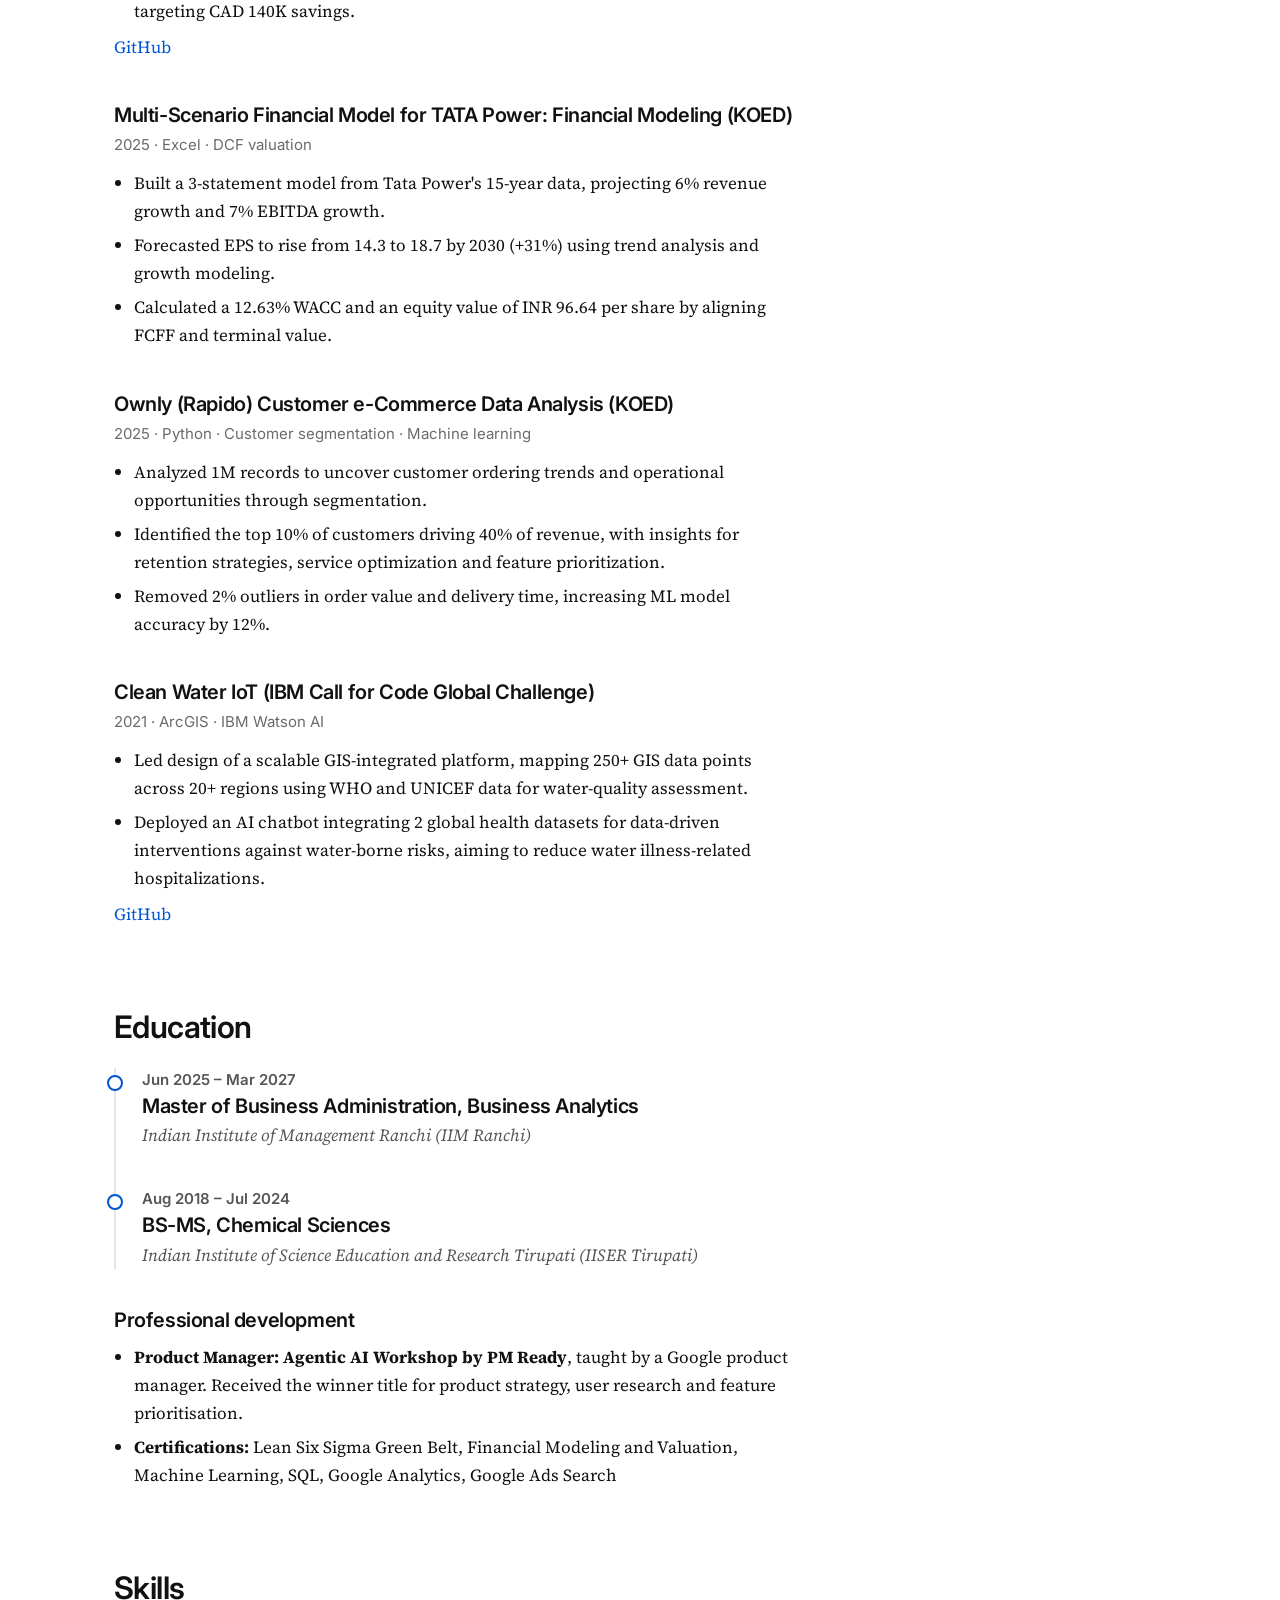
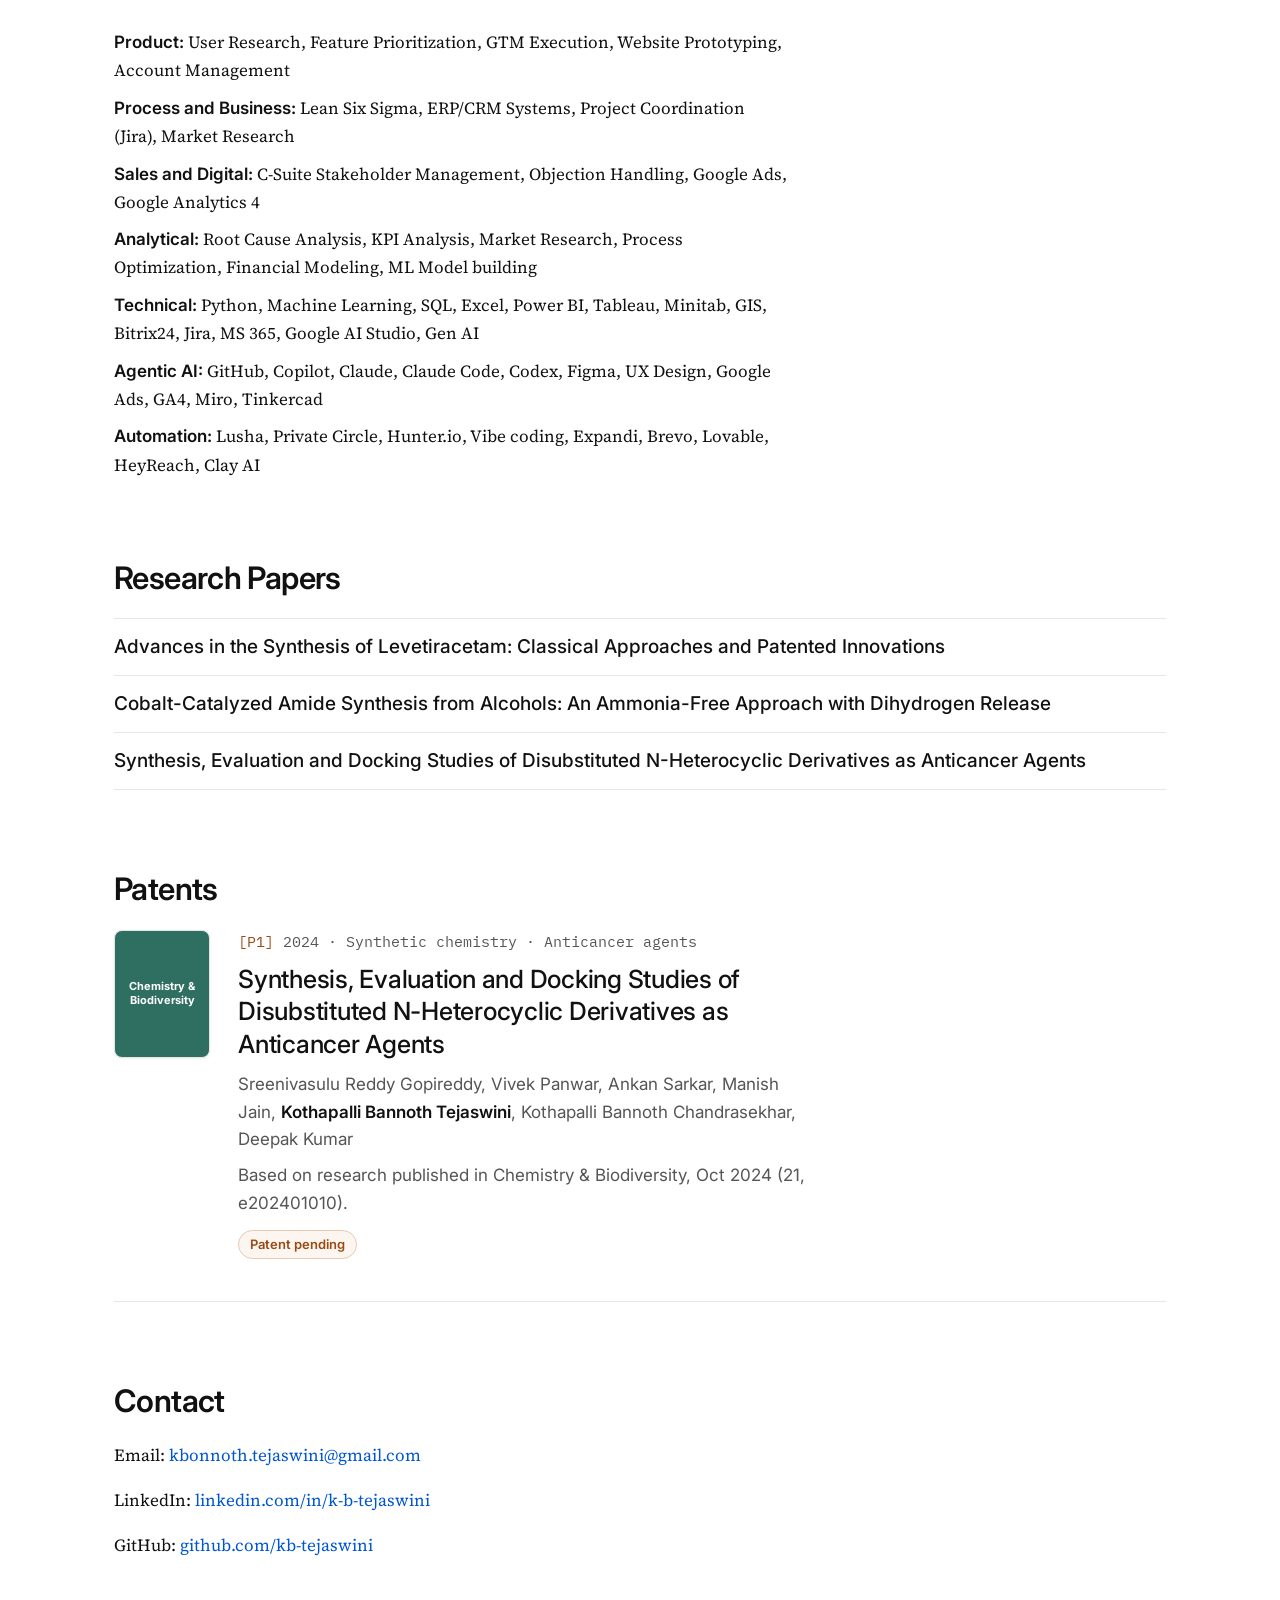
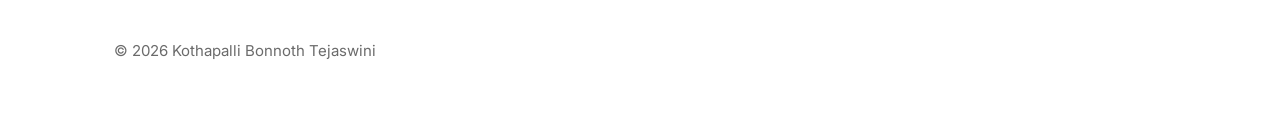
==== commit e8ba0ebe: "Add files via upload" ====
--- a/index.html
+++ b/index.html
@@ -64,32 +64,32 @@
   <h2>Self-Made Projects</h2>
   <div class="cards">
     <a class="card" href="projects.html#receive-shield">
-      <span class="thumb"><img src="img/proj-receive.jpg" alt="" loading="lazy"></span>
+      <span class="thumb"><img src="proj-receive.jpg" alt="" loading="lazy"></span>
       <span class="cname">Receive Shield</span>
       <span class="ckind">Clickable UPI prototype</span>
     </a>
     <a class="card" href="projects.html#wearwallet">
-      <span class="thumb"><img src="img/proj-wear.jpg" alt="" loading="lazy"></span>
+      <span class="thumb"><img src="proj-wear.jpg" alt="" loading="lazy"></span>
       <span class="cname">WearWallet</span>
       <span class="ckind">Clickable EV prototype</span>
     </a>
     <a class="card" href="projects.html#spice-and-bun">
-      <span class="thumb"><img src="img/proj-spice.jpg" alt="" loading="lazy"></span>
+      <span class="thumb"><img src="proj-spice.jpg" alt="" loading="lazy"></span>
       <span class="cname">Spice and Bun Co. Pricing</span>
       <span class="ckind">Pricing engine prototype</span>
     </a>
     <a class="card" href="projects.html#placement-agent">
-      <span class="thumb"><img src="img/proj-placement.svg" alt="" loading="lazy"></span>
+      <span class="thumb"><img src="proj-placement.svg" alt="" loading="lazy"></span>
       <span class="cname">Placement Email Calendar Agent</span>
       <span class="ckind">AI agent</span>
     </a>
     <a class="card" href="projects.html#road-race">
-      <span class="thumb"><img src="img/proj-road.jpg" alt="" loading="lazy"></span>
+      <span class="thumb"><img src="proj-road.jpg" alt="" loading="lazy"></span>
       <span class="cname">Road Race Game</span>
       <span class="ckind">Browser game</span>
     </a>
     <a class="card" href="projects.html#career-carve">
-      <span class="thumb tall"><img src="img/proj-career.jpg" alt="" loading="lazy"></span>
+      <span class="thumb tall"><img src="proj-career.jpg" alt="" loading="lazy"></span>
       <span class="cname">Career Carve Mobile App</span>
       <span class="ckind">Mobile app home screen</span>
     </a>
